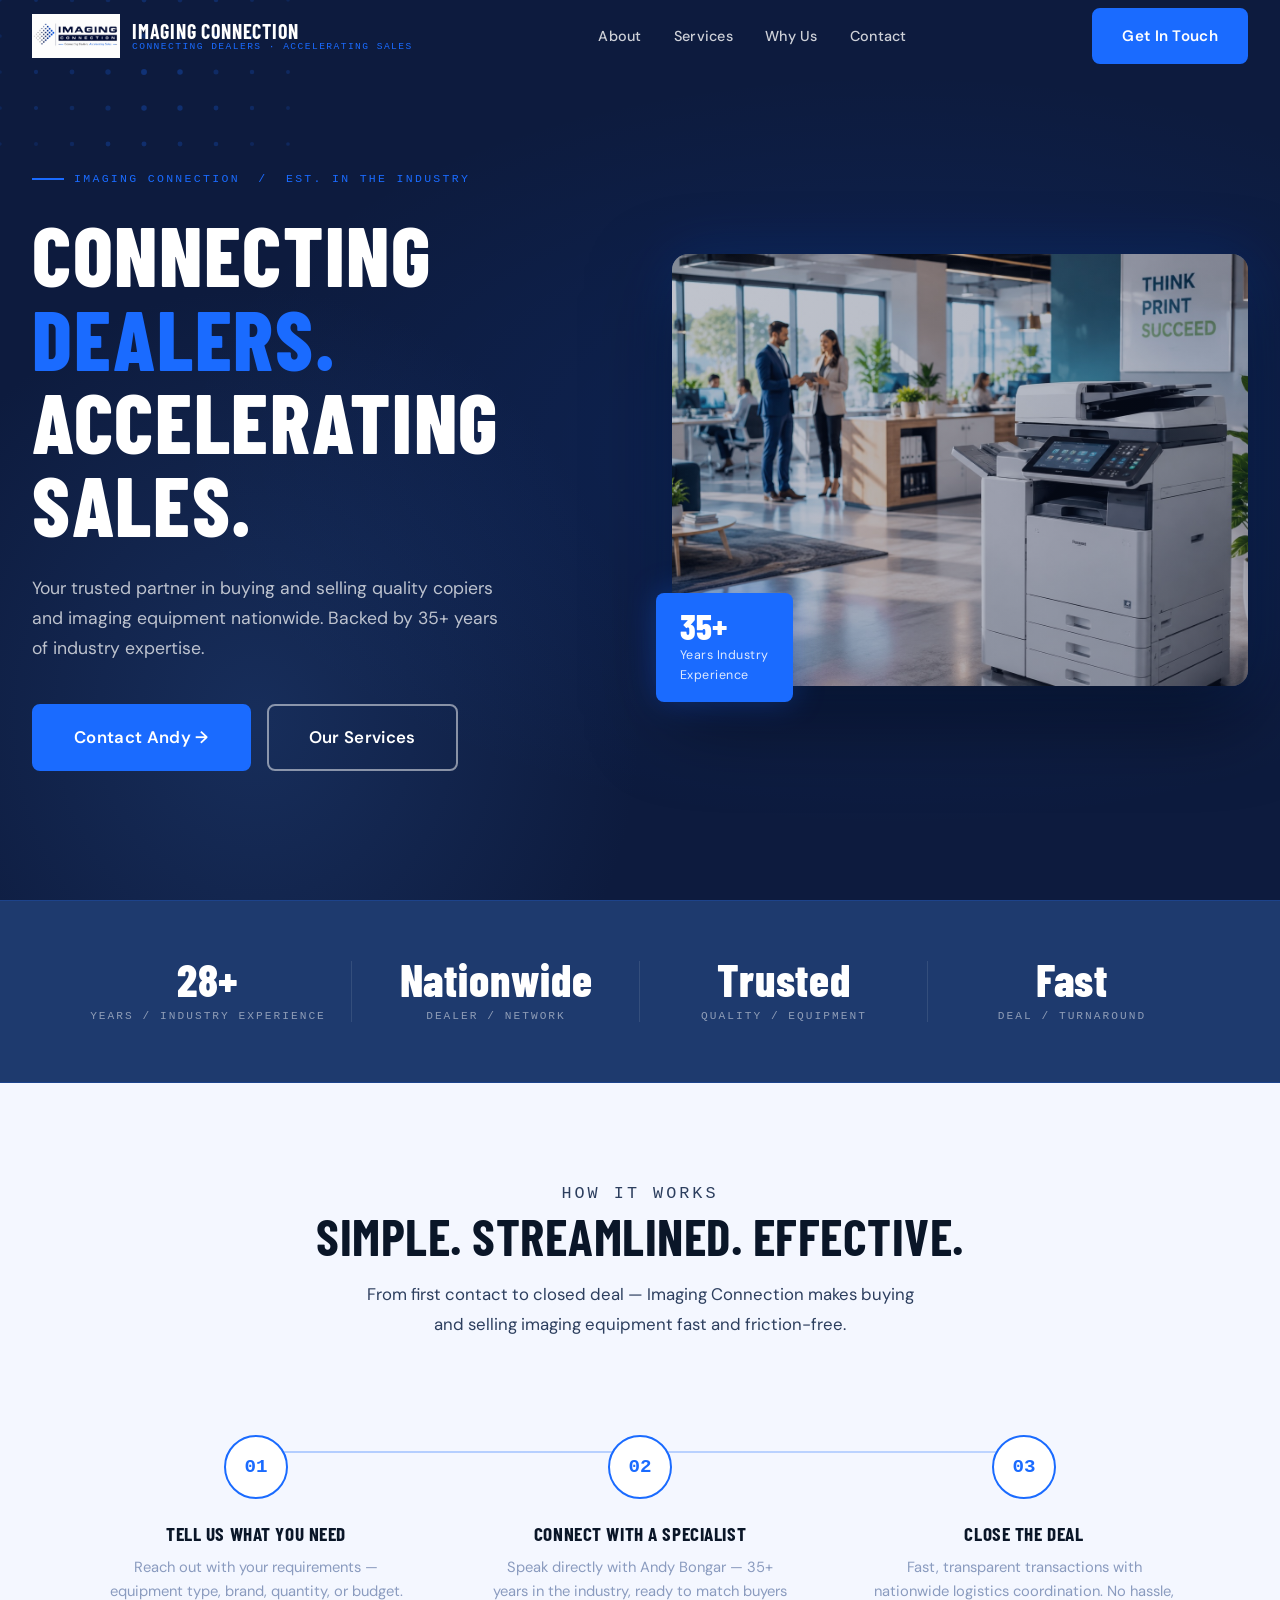
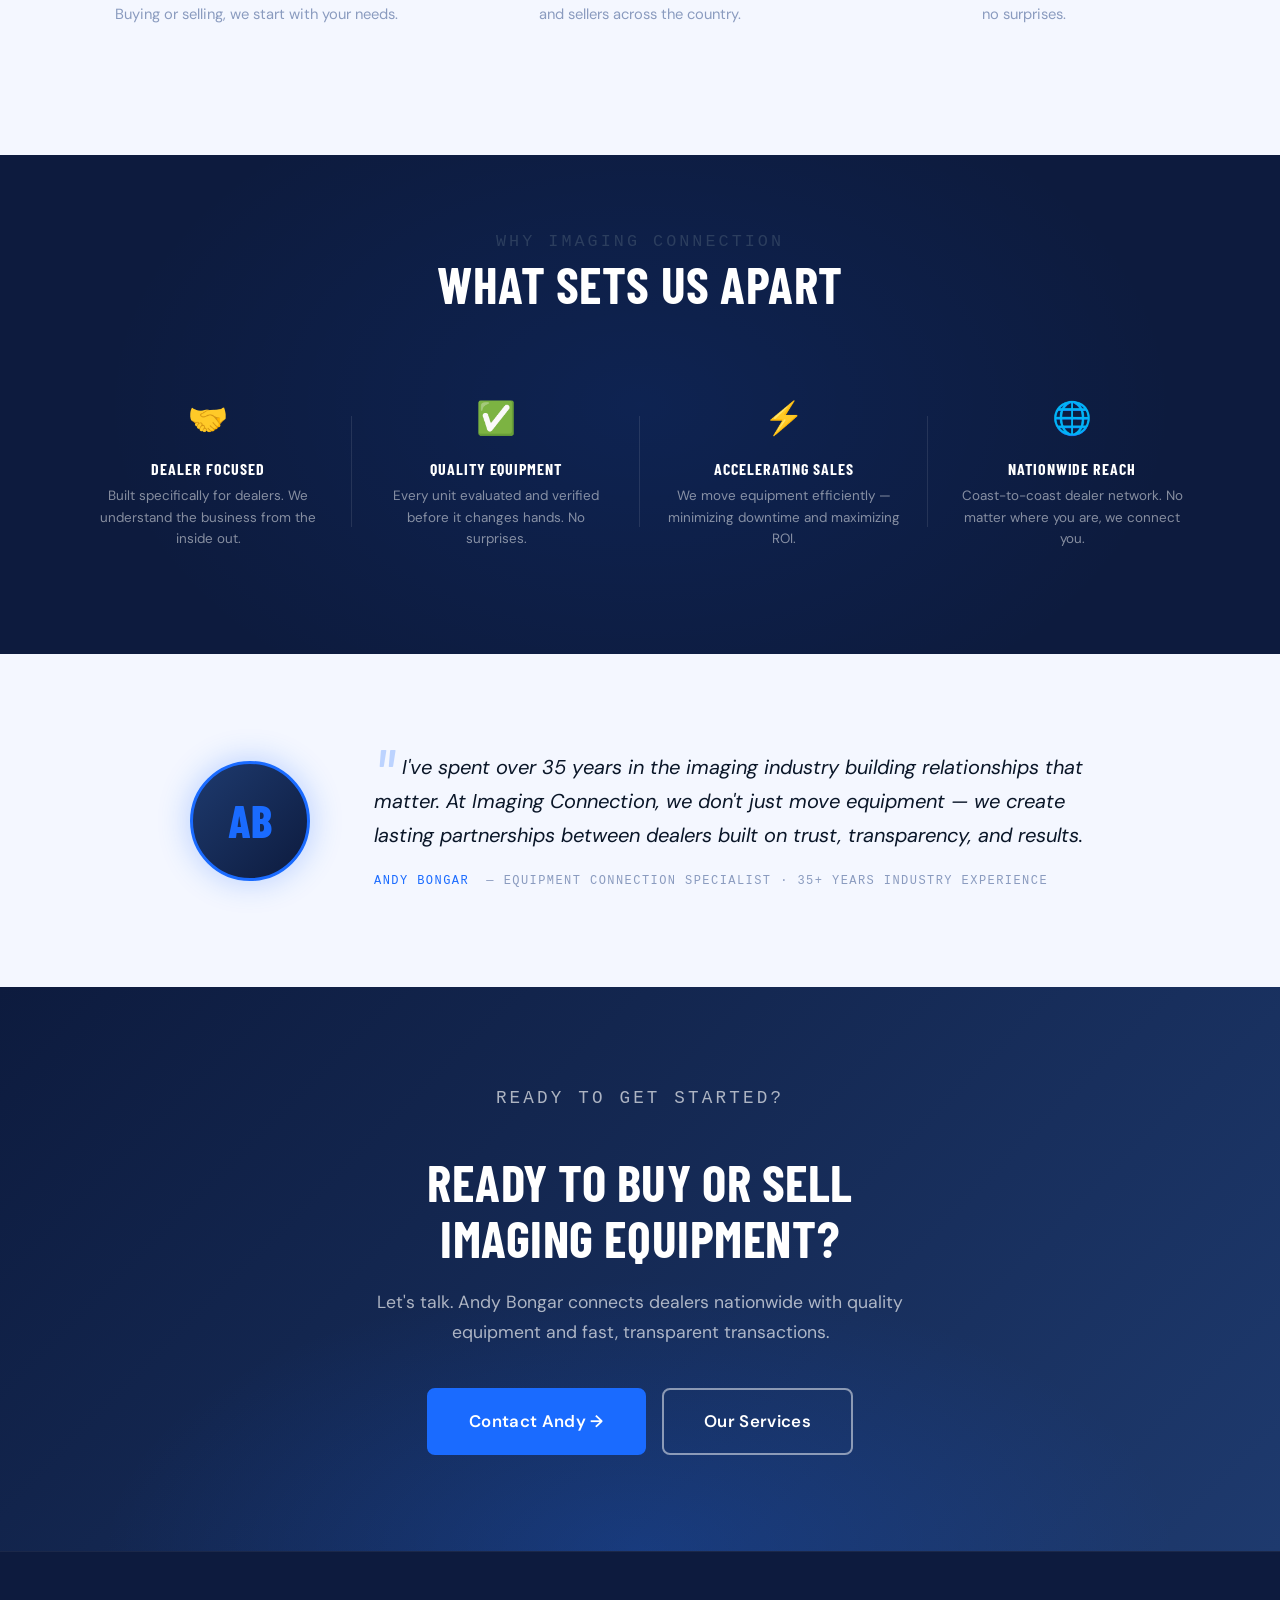
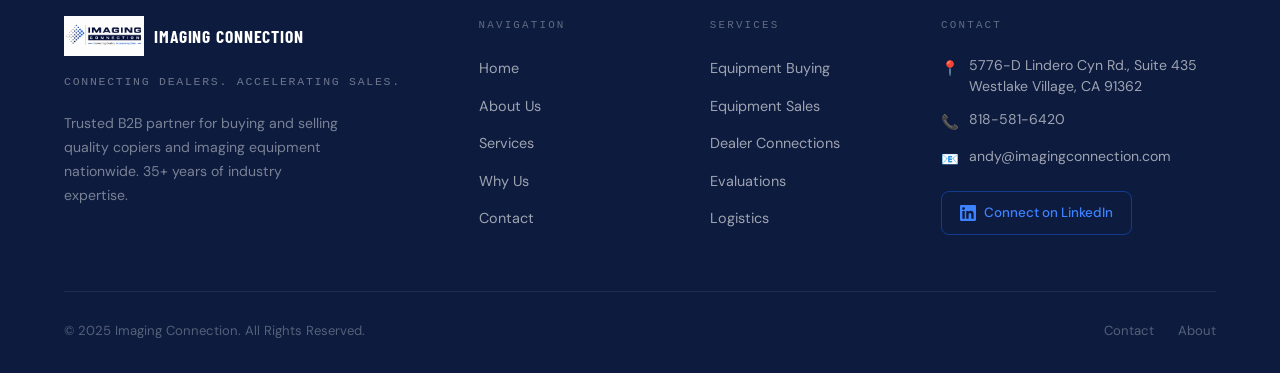
==== index.html @ 0ba2e2ca "first draft" ====
<!DOCTYPE html>
<html lang="en">
<head>
  <meta charset="UTF-8" />
  <meta name="viewport" content="width=device-width, initial-scale=1.0" />
  <title>Imaging Connection — Connecting Dealers. Accelerating Sales.</title>
  <meta name="description" content="Imaging Connection — Connecting Dealers. Accelerating Sales. Buy and sell quality copiers and imaging equipment nationwide." />
  <meta property="og:title" content="Imaging Connection" />
  <meta property="og:description" content="Trusted partner in buying and selling quality copiers and imaging equipment." />
  <meta property="og:image" content="assets/images/og-image.jpg" />
  <meta property="og:type" content="website" />
  <link rel="canonical" href="https://imagingconnection.com/" />
  <link rel="preconnect" href="https://fonts.googleapis.com" />
  <link rel="preconnect" href="https://fonts.gstatic.com" crossorigin />
  <link href="https://fonts.googleapis.com/css2?family=Barlow+Condensed:wght@400;600;700;800&family=DM+Sans:wght@300;400;500;600&display=swap" rel="stylesheet" />
  <link rel="stylesheet" href="assets/css/styles.css" />
</head>
<body>

  <!-- ========== NAVIGATION ========== -->
  <nav class="nav" aria-label="Main navigation">
    <div class="nav__inner">
      <a href="index.html" class="nav__logo">
        <img src="assets/images/logo.png" alt="Imaging Connection logo" onerror="this.style.display='none'" />
        <div class="nav__logo-text">
          Imaging Connection
          <span class="nav__logo-sub">Connecting Dealers · Accelerating Sales</span>
        </div>
      </a>

      <ul class="nav__links" role="list">
        <li><a href="about.html">About</a></li>
        <li><a href="services.html">Services</a></li>
        <li><a href="why-us.html">Why Us</a></li>
        <li><a href="contact.html">Contact</a></li>
      </ul>

      <a href="contact.html" class="btn btn-primary nav__cta">Get In Touch</a>

      <button class="nav__hamburger" aria-label="Toggle menu" aria-expanded="false">
        <span></span><span></span><span></span>
      </button>
    </div>
  </nav>

  <!-- Mobile Nav -->
  <div class="nav__mobile" role="navigation" aria-label="Mobile navigation">
    <a href="about.html">About</a>
    <a href="services.html">Services</a>
    <a href="why-us.html">Why Us</a>
    <a href="contact.html">Contact</a>
    <a href="contact.html" class="btn btn-primary">Get In Touch</a>
  </div>

  <!-- ========== HERO ========== -->
  <section class="hero" aria-label="Hero">
    <div class="hero__bg"></div>
    <canvas id="dotGrid"></canvas>

    <div class="hero__inner">
      <div class="hero__content">
        <p class="hero__eyebrow">Imaging Connection&nbsp;&nbsp;/&nbsp;&nbsp;Est. in the industry</p>

        <h1 class="hero__headline">
          Connecting<br />
          <span>Dealers.</span><br />
          Accelerating<br />
          Sales.
        </h1>

        <p class="hero__sub">
          Your trusted partner in buying and selling quality copiers and imaging equipment nationwide. Backed by 35+ years of industry expertise.
        </p>

        <div class="hero__ctas">
          <a href="contact.html" class="btn btn-primary btn-lg">Contact Andy &rarr;</a>
          <a href="services.html" class="btn btn-outline btn-lg">Our Services</a>
        </div>
      </div>

      <div class="hero__visual">
        <div class="hero__img-wrap">
          <img
            src="assets/images/hero-copier.jpg"
            alt="Professional multifunction copier in a modern office environment"
            loading="eager"
          />
          <div class="hero__img-overlay"></div>
        </div>
        <div class="hero__badge">
          <div class="hero__badge-num">35+</div>
          <div class="hero__badge-text">Years Industry<br>Experience</div>
        </div>
      </div>
    </div>
  </section>

  <!-- ========== STATS BAR ========== -->
  <section class="stats-bar" aria-label="Key statistics">
    <div class="container">
      <div class="stats-bar__grid">
        <div class="stat-item reveal">
          <div class="stat-num" data-target="35" data-suffix="+">35+</div>
          <div class="stat-label">Years / Industry Experience</div>
        </div>
        <div class="stat-item reveal reveal-delay-1">
          <div class="stat-num">Nationwide</div>
          <div class="stat-label">Dealer / Network</div>
        </div>
        <div class="stat-item reveal reveal-delay-2">
          <div class="stat-num">Trusted</div>
          <div class="stat-label">Quality / Equipment</div>
        </div>
        <div class="stat-item reveal reveal-delay-3">
          <div class="stat-num">Fast</div>
          <div class="stat-label">Deal / Turnaround</div>
        </div>
      </div>
    </div>
  </section>

  <!-- ========== HOW IT WORKS ========== -->
  <section class="how-it-works" aria-labelledby="how-heading">
    <div class="container">
      <div class="section-header reveal">
        <p class="label">How It Works</p>
        <h2 id="how-heading">Simple. Streamlined. Effective.</h2>
        <p>From first contact to closed deal — Imaging Connection makes buying and selling imaging equipment fast and friction-free.</p>
      </div>

      <div class="steps-grid">
        <div class="step reveal reveal-delay-1">
          <div class="step__num">01</div>
          <h3>Tell Us What You Need</h3>
          <p>Reach out with your requirements — equipment type, brand, quantity, or budget. Buying or selling, we start with your needs.</p>
        </div>
        <div class="step reveal reveal-delay-2">
          <div class="step__num">02</div>
          <h3>Connect With a Specialist</h3>
          <p>Speak directly with Andy Bongar — 35+ years in the industry, ready to match buyers and sellers across the country.</p>
        </div>
        <div class="step reveal reveal-delay-3">
          <div class="step__num">03</div>
          <h3>Close the Deal</h3>
          <p>Fast, transparent transactions with nationwide logistics coordination. No hassle, no surprises.</p>
        </div>
      </div>
    </div>
  </section>

  <!-- ========== WHY CHOOSE US STRIP ========== -->
  <section class="why-strip" aria-labelledby="why-strip-heading">
    <div class="container">
      <div class="section-header reveal" style="margin-bottom:48px;">
        <p class="label label-dark">Why Imaging Connection</p>
        <h2 id="why-strip-heading" style="color:var(--white);">What Sets Us Apart</h2>
      </div>
      <div class="why-strip__grid">
        <div class="why-item reveal reveal-delay-1">
          <span class="why-item__icon">🤝</span>
          <h4>Dealer Focused</h4>
          <p>Built specifically for dealers. We understand the business from the inside out.</p>
        </div>
        <div class="why-item reveal reveal-delay-2">
          <span class="why-item__icon">✅</span>
          <h4>Quality Equipment</h4>
          <p>Every unit evaluated and verified before it changes hands. No surprises.</p>
        </div>
        <div class="why-item reveal reveal-delay-3">
          <span class="why-item__icon">⚡</span>
          <h4>Accelerating Sales</h4>
          <p>We move equipment efficiently — minimizing downtime and maximizing ROI.</p>
        </div>
        <div class="why-item reveal reveal-delay-4">
          <span class="why-item__icon">🌐</span>
          <h4>Nationwide Reach</h4>
          <p>Coast-to-coast dealer network. No matter where you are, we connect you.</p>
        </div>
      </div>
    </div>
  </section>

  <!-- ========== TESTIMONIAL / TRUST ========== -->
  <section class="trust-section" aria-labelledby="trust-heading">
    <div class="container">
      <div class="trust-inner reveal">
        <div class="trust-avatar">
          <span class="trust-avatar-placeholder">AB</span>
        </div>
        <div class="trust-quote">
          <blockquote>
            I've spent over 35 years in the imaging industry building relationships that matter. At Imaging Connection, we don't just move equipment — we create lasting partnerships between dealers built on trust, transparency, and results.
          </blockquote>
          <div class="trust-attribution">
            Andy Bongar&nbsp;&nbsp;<span>— Equipment Connection Specialist · 35+ Years Industry Experience</span>
          </div>
        </div>
      </div>
    </div>
  </section>

  <!-- ========== FOOTER CTA ========== -->
  <section class="cta-band" aria-labelledby="cta-heading">
    <div class="container">
      <div class="cta-band__content reveal">
        <p class="label label-dark">Ready to get started?</p>
        <h2 id="cta-heading">Ready to Buy or Sell<br>Imaging Equipment?</h2>
        <p>Let's talk. Andy Bongar connects dealers nationwide with quality equipment and fast, transparent transactions.</p>
        <div class="cta-band__btns">
          <a href="contact.html" class="btn btn-primary btn-lg">Contact Andy &rarr;</a>
          <a href="services.html" class="btn btn-outline btn-lg">Our Services</a>
        </div>
      </div>
    </div>
  </section>

  <!-- ========== FOOTER ========== -->
  <footer class="footer" aria-label="Site footer">
    <div class="container">
      <div class="footer__grid">
        <div class="footer__brand">
          <div class="footer__logo">
            <img src="assets/images/logo.png" alt="Imaging Connection" onerror="this.style.display='none'" />
            <span class="footer__logo-text">Imaging Connection</span>
          </div>
          <p class="footer__tagline">Connecting Dealers. Accelerating Sales.</p>
          <p class="footer__about">Trusted B2B partner for buying and selling quality copiers and imaging equipment nationwide. 35+ years of industry expertise.</p>
        </div>

        <div>
          <p class="footer__col-title">Navigation</p>
          <ul class="footer__links">
            <li><a href="index.html">Home</a></li>
            <li><a href="about.html">About Us</a></li>
            <li><a href="services.html">Services</a></li>
            <li><a href="why-us.html">Why Us</a></li>
            <li><a href="contact.html">Contact</a></li>
          </ul>
        </div>

        <div>
          <p class="footer__col-title">Services</p>
          <ul class="footer__links">
            <li><a href="services.html">Equipment Buying</a></li>
            <li><a href="services.html">Equipment Sales</a></li>
            <li><a href="services.html">Dealer Connections</a></li>
            <li><a href="services.html">Evaluations</a></li>
            <li><a href="services.html">Logistics</a></li>
          </ul>
        </div>

        <div>
          <p class="footer__col-title">Contact</p>
          <div class="footer__contact-item">
            <span class="footer__contact-icon">📍</span>
            <span class="footer__contact-text">5776-D Lindero Cyn Rd., Suite 435<br>Westlake Village, CA 91362</span>
          </div>
          <div class="footer__contact-item">
            <span class="footer__contact-icon">📞</span>
            <span class="footer__contact-text"><a href="tel:8185816420">818-581-6420</a></span>
          </div>
          <div class="footer__contact-item">
            <span class="footer__contact-icon">📧</span>
            <span class="footer__contact-text"><a href="mailto:andy@imagingconnection.com">andy@imagingconnection.com</a></span>
          </div>
          <div class="footer__social">
            <a href="https://linkedin.com/in/andy-bongar-018212133" target="_blank" rel="noopener noreferrer" class="footer__linkedin">
              <svg width="16" height="16" viewBox="0 0 24 24" fill="currentColor"><path d="M20.447 20.452h-3.554v-5.569c0-1.328-.027-3.037-1.852-3.037-1.853 0-2.136 1.445-2.136 2.939v5.667H9.351V9h3.414v1.561h.046c.477-.9 1.637-1.85 3.37-1.85 3.601 0 4.267 2.37 4.267 5.455v6.286zM5.337 7.433a2.062 2.062 0 0 1-2.063-2.065 2.064 2.064 0 1 1 2.063 2.065zm1.782 13.019H3.555V9h3.564v11.452zM22.225 0H1.771C.792 0 0 .774 0 1.729v20.542C0 23.227.792 24 1.771 24h20.451C23.2 24 24 23.227 24 22.271V1.729C24 .774 23.2 0 22.222 0h.003z"/></svg>
              Connect on LinkedIn
            </a>
          </div>
        </div>
      </div>

      <div class="footer__bottom">
        <span class="footer__copy">&copy; 2025 Imaging Connection. All Rights Reserved.</span>
        <div class="footer__bottom-links">
          <a href="contact.html">Contact</a>
          <a href="about.html">About</a>
        </div>
      </div>
    </div>
  </footer>

  <script src="assets/js/main.js"></script>
</body>
</html>
---- assets/css/styles.css ----
/* =============================================
   IMAGING CONNECTION — GLOBAL STYLES
   ============================================= */

/* --- Google Fonts Import --- */
@import url('https://fonts.googleapis.com/css2?family=Barlow+Condensed:wght@400;600;700;800&family=DM+Sans:wght@300;400;500;600&display=swap');

/* --- CSS Variables --- */
:root {
  --navy:       #0D1B3E;
  --navy-mid:   #1E3A6E;
  --blue:       #1A6BFF;
  --blue-light: #3D82FF;
  --blue-glow:  rgba(26, 107, 255, 0.35);
  --white:      #FFFFFF;
  --off-white:  #F4F7FF;
  --gray-light: #E8EDF7;
  --gray:       #8A9BBF;
  --text-dark:  #0A1628;
  --text-body:  #2C3E5E;

  --font-display: 'Barlow Condensed', sans-serif;
  --font-body:    'DM Sans', sans-serif;
  --font-mono:    'Courier New', 'Space Mono', monospace;

  --radius:   8px;
  --radius-lg: 16px;
  --shadow-card: 0 4px 24px rgba(13, 27, 62, 0.12);
  --shadow-glow: 0 0 32px rgba(26, 107, 255, 0.3);
  --transition: 0.3s cubic-bezier(0.25, 0.46, 0.45, 0.94);
}

/* --- Reset & Base --- */
*, *::before, *::after {
  box-sizing: border-box;
  margin: 0;
  padding: 0;
}

html {
  scroll-behavior: smooth;
  font-size: 16px;
}

body {
  font-family: var(--font-body);
  color: var(--text-body);
  background: var(--white);
  line-height: 1.6;
  -webkit-font-smoothing: antialiased;
}

img {
  max-width: 100%;
  height: auto;
  display: block;
}

a {
  color: inherit;
  text-decoration: none;
}

ul {
  list-style: none;
}

/* --- Typography --- */
h1, h2, h3, h4 {
  font-family: var(--font-display);
  font-weight: 700;
  line-height: 1.1;
  letter-spacing: 0.01em;
}

h1 { font-size: clamp(2.8rem, 6vw, 5.5rem); }
h2 { font-size: clamp(2rem, 4vw, 3.2rem); }
h3 { font-size: clamp(1.4rem, 2.5vw, 1.9rem); }
h4 { font-size: 1.2rem; }

p { font-size: 1rem; line-height: 1.75; }

.text-upper { text-transform: uppercase; }
.text-blue  { color: var(--blue); }
.text-white { color: var(--white); }
.text-gray  { color: var(--gray); }

/* --- Utility --- */
.container {
  width: 100%;
  max-width: 1200px;
  margin: 0 auto;
  padding: 0 24px;
}

.section-pad {
  padding: 96px 0;
}

.section-pad-sm {
  padding: 64px 0;
}

.label {
  font-family: var(--font-mono);
  font-size: 0.72rem;
  letter-spacing: 0.18em;
  text-transform: uppercase;
  color: var(--blue);
  display: inline-block;
  margin-bottom: 12px;
}

.label-dark {
  color: rgba(255,255,255,0.5);
}

/* --- Buttons --- */
.btn {
  display: inline-flex;
  align-items: center;
  gap: 8px;
  padding: 14px 28px;
  border-radius: var(--radius);
  font-family: var(--font-body);
  font-weight: 600;
  font-size: 0.95rem;
  cursor: pointer;
  transition: var(--transition);
  border: 2px solid transparent;
  letter-spacing: 0.02em;
}

.btn-primary {
  background: var(--blue);
  color: var(--white);
  border-color: var(--blue);
}

.btn-primary:hover {
  background: var(--blue-light);
  border-color: var(--blue-light);
  transform: translateY(-2px);
  box-shadow: var(--shadow-glow);
}

.btn-outline {
  background: transparent;
  color: var(--white);
  border-color: rgba(255,255,255,0.5);
}

.btn-outline:hover {
  border-color: var(--white);
  background: rgba(255,255,255,0.08);
  transform: translateY(-2px);
}

.btn-outline-blue {
  background: transparent;
  color: var(--blue);
  border-color: var(--blue);
}

.btn-outline-blue:hover {
  background: var(--blue);
  color: var(--white);
  transform: translateY(-2px);
  box-shadow: var(--shadow-glow);
}

.btn-lg {
  padding: 18px 40px;
  font-size: 1.05rem;
}

/* =============================================
   NAVIGATION
   ============================================= */
.nav {
  position: fixed;
  top: 0;
  left: 0;
  right: 0;
  z-index: 1000;
  transition: background var(--transition), backdrop-filter var(--transition), box-shadow var(--transition);
  padding: 0;
}

.nav.scrolled {
  background: rgba(13, 27, 62, 0.95);
  backdrop-filter: blur(16px);
  -webkit-backdrop-filter: blur(16px);
  box-shadow: 0 2px 32px rgba(0,0,0,0.25);
}

.nav__inner {
  display: flex;
  align-items: center;
  justify-content: space-between;
  height: 72px;
  padding: 0 32px;
  max-width: 1300px;
  margin: 0 auto;
}

.nav__logo {
  display: flex;
  align-items: center;
  gap: 12px;
  flex-shrink: 0;
}

.nav__logo img {
  height: 44px;
  width: auto;
}

.nav__logo-text {
  font-family: var(--font-display);
  font-size: 1.25rem;
  font-weight: 700;
  color: var(--white);
  letter-spacing: 0.04em;
  text-transform: uppercase;
  line-height: 1.1;
}

.nav__logo-sub {
  display: block;
  font-family: var(--font-mono);
  font-size: 0.6rem;
  letter-spacing: 0.15em;
  color: var(--blue);
  font-weight: 400;
  text-transform: uppercase;
}

.nav__links {
  display: flex;
  align-items: center;
  gap: 4px;
}

.nav__links a {
  font-size: 0.9rem;
  font-weight: 500;
  color: rgba(255,255,255,0.8);
  padding: 8px 14px;
  border-radius: var(--radius);
  transition: color var(--transition), background var(--transition);
  letter-spacing: 0.02em;
}

.nav__links a:hover,
.nav__links a.active {
  color: var(--white);
  background: rgba(255,255,255,0.08);
}

.nav__links a.active {
  color: var(--blue);
  background: rgba(26, 107, 255, 0.12);
}

.nav__cta {
  flex-shrink: 0;
}

/* Hamburger */
.nav__hamburger {
  display: none;
  flex-direction: column;
  gap: 5px;
  cursor: pointer;
  padding: 8px;
  background: none;
  border: none;
}

.nav__hamburger span {
  display: block;
  width: 24px;
  height: 2px;
  background: var(--white);
  border-radius: 2px;
  transition: var(--transition);
}

.nav__hamburger.open span:nth-child(1) {
  transform: translateY(7px) rotate(45deg);
}
.nav__hamburger.open span:nth-child(2) {
  opacity: 0;
}
.nav__hamburger.open span:nth-child(3) {
  transform: translateY(-7px) rotate(-45deg);
}

/* Mobile overlay nav */
.nav__mobile {
  display: none;
  position: fixed;
  inset: 0;
  background: var(--navy);
  z-index: 999;
  flex-direction: column;
  align-items: center;
  justify-content: center;
  gap: 8px;
  padding: 80px 32px 40px;
}

.nav__mobile.open {
  display: flex;
}

.nav__mobile a {
  font-family: var(--font-display);
  font-size: 2rem;
  font-weight: 700;
  text-transform: uppercase;
  color: var(--white);
  letter-spacing: 0.06em;
  padding: 12px 24px;
  border-radius: var(--radius);
  transition: color var(--transition);
  text-align: center;
}

.nav__mobile a:hover,
.nav__mobile a.active {
  color: var(--blue);
}

.nav__mobile .btn {
  margin-top: 24px;
  width: 100%;
  justify-content: center;
  font-size: 1rem;
}

/* =============================================
   HERO
   ============================================= */
.hero {
  position: relative;
  min-height: 100vh;
  background: var(--navy);
  overflow: hidden;
  display: flex;
  align-items: center;
}

.hero__bg {
  position: absolute;
  inset: 0;
  background:
    radial-gradient(ellipse 80% 60% at 70% 50%, rgba(26,107,255,0.12) 0%, transparent 70%),
    radial-gradient(ellipse 50% 80% at 20% 80%, rgba(30,58,110,0.6) 0%, transparent 60%);
  pointer-events: none;
}

/* Dot grid canvas */
#dotGrid {
  position: absolute;
  inset: 0;
  opacity: 0.4;
  pointer-events: none;
}

.hero__inner {
  position: relative;
  z-index: 2;
  display: grid;
  grid-template-columns: 1fr 1fr;
  gap: 64px;
  align-items: center;
  width: 100%;
  max-width: 1300px;
  margin: 0 auto;
  padding: 120px 32px 80px;
}

.hero__content {}

.hero__eyebrow {
  font-family: var(--font-mono);
  font-size: 0.72rem;
  letter-spacing: 0.2em;
  text-transform: uppercase;
  color: var(--blue);
  display: flex;
  align-items: center;
  gap: 10px;
  margin-bottom: 24px;
  opacity: 0;
  transform: translateY(20px);
  animation: fadeUp 0.6s 0.1s forwards;
}

.hero__eyebrow::before {
  content: '';
  display: block;
  width: 32px;
  height: 2px;
  background: var(--blue);
}

.hero__headline {
  font-family: var(--font-display);
  font-size: clamp(3.2rem, 6.5vw, 6rem);
  font-weight: 800;
  text-transform: uppercase;
  color: var(--white);
  line-height: 1;
  letter-spacing: 0.02em;
  margin-bottom: 28px;
  opacity: 0;
  transform: translateY(30px);
  animation: fadeUp 0.7s 0.2s forwards;
}

.hero__headline span {
  color: var(--blue);
}

.hero__sub {
  font-size: 1.1rem;
  color: rgba(255,255,255,0.72);
  line-height: 1.7;
  max-width: 480px;
  margin-bottom: 40px;
  opacity: 0;
  transform: translateY(20px);
  animation: fadeUp 0.7s 0.35s forwards;
}

.hero__ctas {
  display: flex;
  gap: 16px;
  flex-wrap: wrap;
  opacity: 0;
  transform: translateY(20px);
  animation: fadeUp 0.7s 0.5s forwards;
}

.hero__visual {
  position: relative;
  opacity: 0;
  transform: translateX(40px);
  animation: fadeLeft 0.9s 0.4s forwards;
}

.hero__img-wrap {
  position: relative;
  border-radius: var(--radius-lg);
  overflow: hidden;
  aspect-ratio: 4/3;
  background: var(--navy-mid);
  box-shadow: 0 32px 80px rgba(0,0,0,0.5), 0 0 60px rgba(26,107,255,0.2);
}

.hero__img-wrap img {
  width: 100%;
  height: 100%;
  object-fit: cover;
  opacity: 1;
}

.hero__img-overlay {
  position: absolute;
  inset: 0;
  background: linear-gradient(135deg, rgba(13,27,62,0.25) 0%, rgba(13,27,62,0.35) 100%);
}

.hero__img-placeholder {
  width: 100%;
  height: 100%;
  display: flex;
  flex-direction: column;
  align-items: center;
  justify-content: center;
  gap: 16px;
  background: linear-gradient(135deg, #1E3A6E 0%, #0D1B3E 100%);
  color: rgba(255,255,255,0.3);
  font-family: var(--font-mono);
  font-size: 0.8rem;
  letter-spacing: 0.1em;
  text-transform: uppercase;
}

.hero__img-placeholder svg {
  opacity: 0.3;
}

.hero__badge {
  position: absolute;
  bottom: -16px;
  left: -16px;
  background: var(--blue);
  color: var(--white);
  padding: 16px 24px;
  border-radius: var(--radius);
  box-shadow: var(--shadow-glow);
}

.hero__badge-num {
  font-family: var(--font-display);
  font-size: 2.2rem;
  font-weight: 800;
  line-height: 1;
}

.hero__badge-text {
  font-size: 0.78rem;
  opacity: 0.85;
  letter-spacing: 0.04em;
  margin-top: 2px;
}

/* =============================================
   STATS BAR
   ============================================= */
.stats-bar {
  background: var(--navy-mid);
  border-top: 1px solid rgba(26,107,255,0.2);
  border-bottom: 1px solid rgba(26,107,255,0.2);
  padding: 40px 0;
}

.stats-bar__grid {
  display: grid;
  grid-template-columns: repeat(4, 1fr);
  gap: 0;
}

.stat-item {
  text-align: center;
  padding: 16px 24px;
  position: relative;
}

.stat-item:not(:last-child)::after {
  content: '';
  position: absolute;
  right: 0;
  top: 20%;
  height: 60%;
  width: 1px;
  background: rgba(255,255,255,0.1);
}

.stat-num {
  font-family: var(--font-display);
  font-size: clamp(2rem, 3.5vw, 3rem);
  font-weight: 800;
  color: var(--white);
  letter-spacing: 0.02em;
  line-height: 1;
}

.stat-num .accent {
  color: var(--blue);
}

.stat-label {
  font-family: var(--font-mono);
  font-size: 0.7rem;
  letter-spacing: 0.18em;
  text-transform: uppercase;
  color: rgba(255,255,255,0.5);
  margin-top: 6px;
}

/* =============================================
   HOW IT WORKS
   ============================================= */
.how-it-works {
  background: var(--off-white);
  padding: 96px 0;
}

.section-header {
  text-align: center;
  margin-bottom: 64px;
}

.section-header h2 {
  color: var(--text-dark);
  text-transform: uppercase;
  margin-bottom: 16px;
}

.section-header p {
  font-size: 1.05rem;
  color: var(--text-body);
  max-width: 560px;
  margin: 0 auto;
}

.steps-grid {
  display: grid;
  grid-template-columns: repeat(3, 1fr);
  gap: 0;
  position: relative;
  align-items: start;
}

.steps-grid::before {
  content: '';
  position: absolute;
  top: 48px;
  left: calc(16.66% + 24px);
  right: calc(16.66% + 24px);
  height: 2px;
  background: linear-gradient(90deg, var(--blue) 0%, var(--blue-light) 100%);
  opacity: 0.3;
}

.step {
  text-align: center;
  padding: 32px 40px;
  position: relative;
}

.step__num {
  display: inline-flex;
  align-items: center;
  justify-content: center;
  width: 64px;
  height: 64px;
  border-radius: 50%;
  border: 2px solid var(--blue);
  font-family: var(--font-mono);
  font-size: 1.2rem;
  font-weight: 700;
  color: var(--blue);
  margin: 0 auto 24px;
  background: var(--white);
  position: relative;
  z-index: 1;
  transition: var(--transition);
}

.step:hover .step__num {
  background: var(--blue);
  color: var(--white);
  box-shadow: var(--shadow-glow);
}

.step__icon {
  font-size: 1.6rem;
  margin-bottom: 4px;
}

.step h3 {
  font-size: 1.2rem;
  color: var(--text-dark);
  text-transform: uppercase;
  margin-bottom: 12px;
  letter-spacing: 0.03em;
}

.step p {
  font-size: 0.92rem;
  color: var(--gray);
  line-height: 1.6;
}

/* =============================================
   FEATURED EQUIPMENT
   ============================================= */
.featured-equipment {
  background: var(--white);
  padding: 96px 0;
}

.featured-equipment .section-header h2 { color: var(--text-dark); }

.equipment-grid {
  display: grid;
  grid-template-columns: repeat(3, 1fr);
  gap: 28px;
  margin-bottom: 48px;
}

.eq-card {
  border-radius: var(--radius-lg);
  overflow: hidden;
  border: 1px solid var(--gray-light);
  background: var(--white);
  box-shadow: var(--shadow-card);
  transition: var(--transition);
  cursor: pointer;
}

.eq-card:hover {
  transform: translateY(-8px);
  box-shadow: 0 16px 48px rgba(13,27,62,0.15), 0 0 0 2px var(--blue), var(--shadow-glow);
}

.eq-card__img {
  height: 200px;
  background: linear-gradient(135deg, #E8EDF7 0%, #D0D8EE 100%);
  display: flex;
  align-items: center;
  justify-content: center;
  position: relative;
  overflow: hidden;
}

.eq-card__img img {
  width: 100%;
  height: 100%;
  object-fit: cover;
}

.eq-card__img-placeholder {
  display: flex;
  flex-direction: column;
  align-items: center;
  gap: 8px;
  color: var(--gray);
  font-family: var(--font-mono);
  font-size: 0.7rem;
  letter-spacing: 0.1em;
  text-transform: uppercase;
}

.eq-card__badge {
  position: absolute;
  top: 12px;
  right: 12px;
  padding: 4px 12px;
  border-radius: 20px;
  font-family: var(--font-mono);
  font-size: 0.65rem;
  font-weight: 600;
  letter-spacing: 0.1em;
  text-transform: uppercase;
}

.badge-refurb   { background: rgba(26,107,255,0.12); color: var(--blue); }
.badge-likenew  { background: rgba(16,185,129,0.12); color: #059669; }
.badge-used     { background: rgba(245,158,11,0.12);  color: #D97706; }

.eq-card__body {
  padding: 24px;
}

.eq-card__brand {
  font-family: var(--font-mono);
  font-size: 0.68rem;
  letter-spacing: 0.15em;
  text-transform: uppercase;
  color: var(--blue);
  margin-bottom: 6px;
}

.eq-card__name {
  font-family: var(--font-display);
  font-size: 1.25rem;
  font-weight: 700;
  color: var(--text-dark);
  text-transform: uppercase;
  margin-bottom: 8px;
}

.eq-card__desc {
  font-size: 0.88rem;
  color: var(--gray);
  line-height: 1.6;
  margin-bottom: 20px;
}

/* =============================================
   WHY CHOOSE US STRIP
   ============================================= */
.why-strip {
  background: var(--navy);
  padding: 72px 0;
  position: relative;
  overflow: hidden;
}

.why-strip::before {
  content: '';
  position: absolute;
  inset: 0;
  background: radial-gradient(ellipse 60% 100% at 50% 50%, rgba(26,107,255,0.1) 0%, transparent 70%);
  pointer-events: none;
}

.why-strip__grid {
  display: grid;
  grid-template-columns: repeat(4, 1fr);
  gap: 0;
}

.why-item {
  text-align: center;
  padding: 32px 24px;
  position: relative;
  transition: var(--transition);
}

.why-item:not(:last-child)::after {
  content: '';
  position: absolute;
  right: 0;
  top: 25%;
  height: 50%;
  width: 1px;
  background: rgba(255,255,255,0.1);
}

.why-item:hover {
  background: rgba(26,107,255,0.06);
}

.why-item__icon {
  font-size: 2rem;
  margin-bottom: 16px;
  display: block;
}

.why-item h4 {
  font-family: var(--font-display);
  font-size: 1rem;
  font-weight: 700;
  color: var(--white);
  text-transform: uppercase;
  letter-spacing: 0.06em;
  margin-bottom: 8px;
}

.why-item p {
  font-size: 0.84rem;
  color: rgba(255,255,255,0.5);
  line-height: 1.6;
}

/* =============================================
   TESTIMONIAL / TRUST
   ============================================= */
.trust-section {
  background: var(--off-white);
  padding: 96px 0;
}

.trust-inner {
  display: grid;
  grid-template-columns: auto 1fr;
  gap: 64px;
  align-items: center;
  max-width: 900px;
  margin: 0 auto;
}

.trust-avatar {
  width: 120px;
  height: 120px;
  border-radius: 50%;
  border: 3px solid var(--blue);
  background: linear-gradient(135deg, #1E3A6E 0%, #0D1B3E 100%);
  display: flex;
  align-items: center;
  justify-content: center;
  flex-shrink: 0;
  overflow: hidden;
  box-shadow: var(--shadow-glow);
}

.trust-avatar img {
  width: 100%;
  height: 100%;
  object-fit: cover;
  border-radius: 50%;
}

.trust-avatar-placeholder {
  font-family: var(--font-display);
  font-size: 2.8rem;
  font-weight: 800;
  color: var(--blue);
}

.trust-quote blockquote {
  font-size: 1.25rem;
  font-style: italic;
  color: var(--text-dark);
  line-height: 1.7;
  margin-bottom: 20px;
  position: relative;
}

.trust-quote blockquote::before {
  content: '"';
  font-family: var(--font-display);
  font-size: 5rem;
  color: var(--blue);
  opacity: 0.25;
  line-height: 0;
  vertical-align: -32px;
  margin-right: 4px;
}

.trust-attribution {
  font-family: var(--font-mono);
  font-size: 0.75rem;
  letter-spacing: 0.12em;
  text-transform: uppercase;
  color: var(--blue);
}

.trust-attribution span {
  color: var(--gray);
  font-weight: 400;
}

/* =============================================
   FOOTER CTA BAND
   ============================================= */
.cta-band {
  background: linear-gradient(135deg, #0D1B3E 0%, #1E3A6E 100%);
  padding: 96px 0;
  text-align: center;
  position: relative;
  overflow: hidden;
}

.cta-band::before {
  content: '';
  position: absolute;
  inset: 0;
  background: radial-gradient(ellipse 70% 80% at 50% 100%, rgba(26,107,255,0.2) 0%, transparent 60%);
  pointer-events: none;
}

.cta-band__content {
  position: relative;
  z-index: 1;
}

.cta-band h2 {
  color: var(--white);
  text-transform: uppercase;
  margin-bottom: 20px;
}

.cta-band p {
  color: rgba(255,255,255,0.65);
  font-size: 1.1rem;
  max-width: 560px;
  margin: 0 auto 40px;
}

.cta-band__btns {
  display: flex;
  gap: 16px;
  justify-content: center;
  flex-wrap: wrap;
}

/* =============================================
   FOOTER
   ============================================= */
.footer {
  background: var(--navy);
  padding: 64px 0 32px;
  border-top: 1px solid rgba(255,255,255,0.06);
}

.footer__grid {
  display: grid;
  grid-template-columns: 2fr 1fr 1fr 1.5fr;
  gap: 48px;
  margin-bottom: 56px;
}

.footer__brand {}

.footer__logo {
  display: flex;
  align-items: center;
  gap: 10px;
  margin-bottom: 16px;
}

.footer__logo img {
  height: 40px;
  width: auto;
}

.footer__logo-text {
  font-family: var(--font-display);
  font-size: 1.1rem;
  font-weight: 700;
  color: var(--white);
  text-transform: uppercase;
  letter-spacing: 0.05em;
}

.footer__tagline {
  font-family: var(--font-mono);
  font-size: 0.72rem;
  letter-spacing: 0.15em;
  text-transform: uppercase;
  color: rgba(255,255,255,0.4);
  margin-bottom: 20px;
}

.footer__about {
  font-size: 0.88rem;
  color: rgba(255,255,255,0.45);
  line-height: 1.7;
  max-width: 280px;
}

.footer__col-title {
  font-family: var(--font-mono);
  font-size: 0.68rem;
  letter-spacing: 0.2em;
  text-transform: uppercase;
  color: rgba(255,255,255,0.35);
  margin-bottom: 20px;
}

.footer__links {
  display: flex;
  flex-direction: column;
  gap: 12px;
}

.footer__links a {
  font-size: 0.9rem;
  color: rgba(255,255,255,0.6);
  transition: color var(--transition);
}

.footer__links a:hover {
  color: var(--white);
}

.footer__contact-item {
  display: flex;
  gap: 10px;
  align-items: flex-start;
  margin-bottom: 12px;
}

.footer__contact-icon {
  font-size: 0.9rem;
  margin-top: 2px;
  flex-shrink: 0;
}

.footer__contact-text {
  font-size: 0.88rem;
  color: rgba(255,255,255,0.6);
  line-height: 1.5;
}

.footer__contact-text a {
  transition: color var(--transition);
}

.footer__contact-text a:hover {
  color: var(--white);
}

.footer__social {
  margin-top: 20px;
}

.footer__linkedin {
  display: inline-flex;
  align-items: center;
  gap: 8px;
  padding: 10px 18px;
  border-radius: var(--radius);
  border: 1px solid rgba(26,107,255,0.4);
  color: var(--blue-light);
  font-size: 0.84rem;
  font-weight: 500;
  transition: var(--transition);
}

.footer__linkedin:hover {
  border-color: var(--blue);
  background: rgba(26,107,255,0.1);
  color: var(--white);
}

.footer__bottom {
  border-top: 1px solid rgba(255,255,255,0.08);
  padding-top: 28px;
  display: flex;
  align-items: center;
  justify-content: space-between;
}

.footer__copy {
  font-size: 0.82rem;
  color: rgba(255,255,255,0.3);
}

.footer__bottom-links {
  display: flex;
  gap: 24px;
}

.footer__bottom-links a {
  font-size: 0.82rem;
  color: rgba(255,255,255,0.3);
  transition: color var(--transition);
}

.footer__bottom-links a:hover {
  color: rgba(255,255,255,0.6);
}

/* =============================================
   PAGE HERO (interior pages)
   ============================================= */
.page-hero {
  background: var(--navy);
  padding: 160px 0 96px;
  position: relative;
  overflow: hidden;
}

.page-hero::before {
  content: '';
  position: absolute;
  inset: 0;
  background:
    radial-gradient(ellipse 60% 80% at 80% 50%, rgba(26,107,255,0.1) 0%, transparent 60%),
    radial-gradient(ellipse 40% 60% at 10% 80%, rgba(30,58,110,0.5) 0%, transparent 50%);
  pointer-events: none;
}

.page-hero__content {
  position: relative;
  z-index: 1;
  max-width: 720px;
}

.page-hero h1 {
  color: var(--white);
  text-transform: uppercase;
  margin-bottom: 20px;
}

.page-hero p {
  font-size: 1.15rem;
  color: rgba(255,255,255,0.65);
  line-height: 1.7;
  max-width: 580px;
}

/* =============================================
   ABOUT PAGE
   ============================================= */
.about-split {
  padding: 96px 0;
  background: var(--white);
}

.about-split__inner {
  display: grid;
  grid-template-columns: 1fr 1fr;
  gap: 80px;
  align-items: center;
}

.about-split__visual {
  position: relative;
}

.about-split__img {
  border-radius: var(--radius-lg);
  overflow: hidden;
  aspect-ratio: 3/4;
  background: linear-gradient(135deg, #1E3A6E 0%, #0D1B3E 100%);
  display: flex;
  align-items: center;
  justify-content: center;
  box-shadow: 0 32px 80px rgba(13,27,62,0.2);
}

.about-split__img img {
  width: 100%;
  height: 100%;
  object-fit: cover;
}

.about-years-badge {
  position: absolute;
  bottom: -20px;
  right: -20px;
  width: 120px;
  height: 120px;
  border-radius: 50%;
  background: var(--blue);
  display: flex;
  flex-direction: column;
  align-items: center;
  justify-content: center;
  box-shadow: var(--shadow-glow);
  color: var(--white);
  text-align: center;
}

.about-years-badge .num {
  font-family: var(--font-display);
  font-size: 2.2rem;
  font-weight: 800;
  line-height: 1;
}

.about-years-badge .text {
  font-family: var(--font-mono);
  font-size: 0.58rem;
  letter-spacing: 0.1em;
  text-transform: uppercase;
  opacity: 0.85;
  margin-top: 2px;
}

.about-split__content h2 {
  color: var(--text-dark);
  text-transform: uppercase;
  margin-bottom: 24px;
}

.about-split__content p {
  color: var(--text-body);
  margin-bottom: 20px;
}

.about-values {
  background: var(--off-white);
  padding: 96px 0;
}

.values-grid {
  display: grid;
  grid-template-columns: repeat(3, 1fr);
  gap: 28px;
  margin-top: 56px;
}

.value-card {
  background: var(--white);
  border-radius: var(--radius-lg);
  padding: 36px 28px;
  border: 1px solid var(--gray-light);
  box-shadow: var(--shadow-card);
  transition: var(--transition);
}

.value-card:hover {
  transform: translateY(-6px);
  box-shadow: 0 16px 48px rgba(13,27,62,0.12), 0 0 0 1px var(--blue);
}

.value-card__icon {
  font-size: 2rem;
  margin-bottom: 20px;
  display: block;
}

.value-card h3 {
  font-size: 1.1rem;
  color: var(--text-dark);
  text-transform: uppercase;
  margin-bottom: 12px;
}

.value-card p {
  font-size: 0.9rem;
  color: var(--gray);
  line-height: 1.65;
}

/* =============================================
   EQUIPMENT PAGE
   ============================================= */
.filter-bar {
  background: var(--white);
  border-bottom: 1px solid var(--gray-light);
  padding: 0;
  position: sticky;
  top: 72px;
  z-index: 100;
}

.filter-bar__inner {
  display: flex;
  gap: 4px;
  padding: 16px 0;
  overflow-x: auto;
  -webkit-overflow-scrolling: touch;
}

.filter-btn {
  display: inline-flex;
  align-items: center;
  gap: 6px;
  padding: 8px 18px;
  border-radius: 24px;
  border: 1.5px solid var(--gray-light);
  background: transparent;
  font-family: var(--font-body);
  font-size: 0.88rem;
  font-weight: 500;
  color: var(--text-body);
  cursor: pointer;
  transition: var(--transition);
  white-space: nowrap;
}

.filter-btn:hover,
.filter-btn.active {
  background: var(--blue);
  border-color: var(--blue);
  color: var(--white);
}

.equipment-section {
  padding: 72px 0 96px;
  background: var(--off-white);
}

.equipment-full-grid {
  display: grid;
  grid-template-columns: repeat(3, 1fr);
  gap: 28px;
}

.eq-card[data-hidden="true"] {
  display: none;
}

/* =============================================
   SERVICES PAGE
   ============================================= */
.services-list {
  padding: 96px 0;
  background: var(--white);
}

.service-block {
  display: grid;
  grid-template-columns: 1fr 1fr;
  gap: 80px;
  align-items: center;
  padding: 64px 0;
  border-bottom: 1px solid var(--gray-light);
}

.service-block:last-child {
  border-bottom: none;
}

.service-block.reverse {
  direction: rtl;
}

.service-block.reverse > * {
  direction: ltr;
}

.service-visual {
  border-radius: var(--radius-lg);
  aspect-ratio: 4/3;
  background: linear-gradient(135deg, #E8EDF7 0%, #D0D8EE 100%);
  display: flex;
  align-items: center;
  justify-content: center;
  overflow: hidden;
}

.service-visual img {
  width: 100%;
  height: 100%;
  object-fit: cover;
  display: block;
}

.service-visual-inner {
  display: flex;
  flex-direction: column;
  align-items: center;
  gap: 12px;
  color: var(--blue);
}

.service-visual-inner .icon {
  font-size: 4rem;
}

.service-visual-inner span {
  font-family: var(--font-mono);
  font-size: 0.7rem;
  letter-spacing: 0.15em;
  text-transform: uppercase;
  color: var(--gray);
}

.service-content h3 {
  color: var(--text-dark);
  text-transform: uppercase;
  margin-bottom: 20px;
  font-size: 1.6rem;
}

.service-content p {
  color: var(--text-body);
  margin-bottom: 16px;
  line-height: 1.75;
}

.service-content ul {
  margin: 20px 0;
  display: flex;
  flex-direction: column;
  gap: 10px;
}

.service-content ul li {
  display: flex;
  align-items: center;
  gap: 10px;
  font-size: 0.92rem;
  color: var(--text-body);
}

.service-content ul li::before {
  content: '';
  display: inline-block;
  width: 6px;
  height: 6px;
  border-radius: 50%;
  background: var(--blue);
  flex-shrink: 0;
}

/* =============================================
   WHY US PAGE
   ============================================= */
.why-hero-graphic {
  background: var(--navy);
  padding: 80px 0;
  position: relative;
  overflow: hidden;
}

.differentiators {
  padding: 96px 0;
  background: var(--white);
}

.diff-grid {
  display: grid;
  grid-template-columns: 1fr 1fr;
  gap: 32px;
}

.diff-card {
  background: var(--off-white);
  border-radius: var(--radius-lg);
  padding: 40px 36px;
  border: 1px solid var(--gray-light);
  transition: var(--transition);
  display: flex;
  gap: 24px;
  align-items: flex-start;
}

.diff-card:hover {
  transform: translateY(-6px);
  box-shadow: 0 16px 48px rgba(13,27,62,0.1), 0 0 0 1px var(--blue);
  background: var(--white);
}

.diff-card__icon {
  width: 56px;
  height: 56px;
  border-radius: 12px;
  background: rgba(26,107,255,0.1);
  display: flex;
  align-items: center;
  justify-content: center;
  font-size: 1.6rem;
  flex-shrink: 0;
}

.diff-card__body h3 {
  font-size: 1.15rem;
  color: var(--text-dark);
  text-transform: uppercase;
  margin-bottom: 12px;
  letter-spacing: 0.03em;
}

.diff-card__body p {
  font-size: 0.92rem;
  color: var(--gray);
  line-height: 1.7;
}

/* =============================================
   CONTACT PAGE
   ============================================= */
.contact-section {
  padding: 96px 0;
  background: var(--white);
}

.contact-grid {
  display: grid;
  grid-template-columns: 1fr 1.4fr;
  gap: 64px;
  align-items: start;
}

.contact-info h3 {
  font-size: 1.5rem;
  color: var(--text-dark);
  text-transform: uppercase;
  margin-bottom: 8px;
}

.contact-info__sub {
  font-size: 0.9rem;
  color: var(--gray);
  margin-bottom: 36px;
}

.contact-detail {
  display: flex;
  gap: 16px;
  align-items: flex-start;
  margin-bottom: 28px;
}

.contact-detail__icon {
  width: 44px;
  height: 44px;
  border-radius: 10px;
  background: rgba(26,107,255,0.1);
  display: flex;
  align-items: center;
  justify-content: center;
  font-size: 1.1rem;
  flex-shrink: 0;
}

.contact-detail__text {
  padding-top: 2px;
}

.contact-detail__label {
  font-family: var(--font-mono);
  font-size: 0.65rem;
  letter-spacing: 0.15em;
  text-transform: uppercase;
  color: var(--blue);
  margin-bottom: 4px;
}

.contact-detail__value {
  font-size: 0.95rem;
  color: var(--text-dark);
  font-weight: 500;
}

.contact-detail__value a {
  transition: color var(--transition);
}

.contact-detail__value a:hover {
  color: var(--blue);
}

.contact-linkedin {
  display: inline-flex;
  align-items: center;
  gap: 8px;
  padding: 12px 22px;
  border-radius: var(--radius);
  background: #0A66C2;
  color: var(--white);
  font-size: 0.9rem;
  font-weight: 600;
  transition: var(--transition);
  margin-top: 8px;
}

.contact-linkedin:hover {
  background: #0856A4;
  transform: translateY(-2px);
  box-shadow: 0 8px 24px rgba(10,102,194,0.3);
}

/* Contact Form */
.contact-form-wrap {
  background: var(--off-white);
  border-radius: var(--radius-lg);
  padding: 48px 40px;
  border: 1px solid var(--gray-light);
}

.contact-form-wrap h3 {
  font-size: 1.5rem;
  color: var(--text-dark);
  text-transform: uppercase;
  margin-bottom: 8px;
}

.contact-form-wrap .sub {
  font-size: 0.9rem;
  color: var(--gray);
  margin-bottom: 32px;
}

.form-row {
  display: grid;
  grid-template-columns: 1fr 1fr;
  gap: 16px;
}

.form-group {
  margin-bottom: 20px;
}

.form-group label {
  display: block;
  font-family: var(--font-mono);
  font-size: 0.68rem;
  letter-spacing: 0.14em;
  text-transform: uppercase;
  color: var(--text-body);
  margin-bottom: 8px;
  font-weight: 600;
}

.form-group input,
.form-group select,
.form-group textarea {
  width: 100%;
  padding: 12px 16px;
  border-radius: var(--radius);
  border: 1.5px solid var(--gray-light);
  background: var(--white);
  font-family: var(--font-body);
  font-size: 0.95rem;
  color: var(--text-dark);
  transition: border-color var(--transition), box-shadow var(--transition);
  outline: none;
  -webkit-appearance: none;
  appearance: none;
}

.form-group input:focus,
.form-group select:focus,
.form-group textarea:focus {
  border-color: var(--blue);
  box-shadow: 0 0 0 3px rgba(26,107,255,0.12);
}

.form-group textarea {
  resize: vertical;
  min-height: 120px;
}

.form-group select {
  background-image: url("data:image/svg+xml,%3Csvg xmlns='http://www.w3.org/2000/svg' width='12' height='8' viewBox='0 0 12 8'%3E%3Cpath d='M1 1l5 5 5-5' stroke='%238A9BBF' stroke-width='1.5' fill='none' stroke-linecap='round'/%3E%3C/svg%3E");
  background-repeat: no-repeat;
  background-position: right 16px center;
  padding-right: 40px;
}

.form-submit {
  width: 100%;
  justify-content: center;
  padding: 16px;
  font-size: 1rem;
  letter-spacing: 0.03em;
}

/* Map */
.map-section {
  background: var(--off-white);
  padding: 0;
}

.map-section iframe {
  width: 100%;
  height: 420px;
  display: block;
  border: none;
  filter: grayscale(20%);
}

/* =============================================
   SCROLL REVEAL ANIMATIONS
   ============================================= */
.reveal {
  opacity: 0;
  transform: translateY(32px);
  transition: opacity 0.7s ease, transform 0.7s ease;
}

.reveal.visible {
  opacity: 1;
  transform: translateY(0);
}

.reveal-left {
  opacity: 0;
  transform: translateX(-32px);
  transition: opacity 0.7s ease, transform 0.7s ease;
}

.reveal-left.visible {
  opacity: 1;
  transform: translateX(0);
}

.reveal-right {
  opacity: 0;
  transform: translateX(32px);
  transition: opacity 0.7s ease, transform 0.7s ease;
}

.reveal-right.visible {
  opacity: 1;
  transform: translateX(0);
}

.reveal-delay-1 { transition-delay: 0.1s; }
.reveal-delay-2 { transition-delay: 0.2s; }
.reveal-delay-3 { transition-delay: 0.3s; }
.reveal-delay-4 { transition-delay: 0.4s; }
.reveal-delay-5 { transition-delay: 0.5s; }

/* Accessibility */
.visually-hidden {
  position: absolute;
  width: 1px;
  height: 1px;
  padding: 0;
  margin: -1px;
  overflow: hidden;
  clip: rect(0,0,0,0);
  white-space: nowrap;
  border: 0;
}

/* =============================================
   KEYFRAME ANIMATIONS
   ============================================= */
@keyframes fadeUp {
  to {
    opacity: 1;
    transform: translateY(0);
  }
}

@keyframes fadeLeft {
  to {
    opacity: 1;
    transform: translateX(0);
  }
}

@keyframes countUp {
  from { opacity: 0; }
  to   { opacity: 1; }
}

/* =============================================
   RESPONSIVE — TABLET (max-width: 1024px)
   ============================================= */
@media (max-width: 1024px) {
  .hero__inner {
    grid-template-columns: 1fr;
    text-align: center;
    gap: 48px;
  }

  .hero__sub { margin-left: auto; margin-right: auto; }
  .hero__ctas { justify-content: center; }
  .hero__eyebrow { justify-content: center; }
  .hero__visual { max-width: 540px; margin: 0 auto; }

  .stats-bar__grid {
    grid-template-columns: repeat(2, 1fr);
  }

  .stat-item:nth-child(2)::after { display: none; }

  .equipment-grid,
  .equipment-full-grid {
    grid-template-columns: repeat(2, 1fr);
  }

  .footer__grid {
    grid-template-columns: 1fr 1fr;
    gap: 40px;
  }

  .why-strip__grid {
    grid-template-columns: repeat(2, 1fr);
  }

  .why-item:nth-child(2)::after { display: none; }

  .diff-grid {
    grid-template-columns: 1fr;
  }

  .about-split__inner {
    grid-template-columns: 1fr;
    gap: 48px;
  }

  .about-split__img {
    aspect-ratio: 4/3;
    max-width: 500px;
    margin: 0 auto;
  }

  .service-block {
    grid-template-columns: 1fr;
    gap: 40px;
  }

  .service-block.reverse {
    direction: ltr;
  }

  .contact-grid {
    grid-template-columns: 1fr;
  }

  .trust-inner {
    grid-template-columns: 1fr;
    text-align: center;
    gap: 32px;
  }

  .trust-avatar {
    margin: 0 auto;
  }
}

/* =============================================
   RESPONSIVE — MOBILE (max-width: 768px)
   ============================================= */
@media (max-width: 768px) {
  .nav__links,
  .nav__cta {
    display: none;
  }

  .nav__hamburger {
    display: flex;
  }

  .section-pad,
  .section-pad-sm {
    padding: 64px 0;
  }

  .hero__badge {
    display: none;
  }

  .steps-grid {
    grid-template-columns: 1fr;
    gap: 8px;
  }

  .steps-grid::before { display: none; }

  .equipment-grid,
  .equipment-full-grid {
    grid-template-columns: 1fr;
  }

  .why-strip__grid {
    grid-template-columns: 1fr 1fr;
  }

  .values-grid {
    grid-template-columns: 1fr;
  }

  .footer__grid {
    grid-template-columns: 1fr;
    gap: 32px;
  }

  .footer__bottom {
    flex-direction: column;
    gap: 12px;
    text-align: center;
  }

  .stats-bar__grid {
    grid-template-columns: repeat(2, 1fr);
  }

  .form-row {
    grid-template-columns: 1fr;
  }

  .contact-form-wrap {
    padding: 32px 24px;
  }

  .cta-band__btns {
    flex-direction: column;
    align-items: center;
  }

  .page-hero {
    padding: 120px 0 64px;
  }

  .diff-grid {
    grid-template-columns: 1fr;
  }
}

@media (max-width: 480px) {
  .nav__inner {
    padding: 0 20px;
  }

  .hero__ctas {
    flex-direction: column;
  }

  .btn {
    width: 100%;
    justify-content: center;
  }

  .stats-bar__grid {
    grid-template-columns: 1fr 1fr;
  }
}
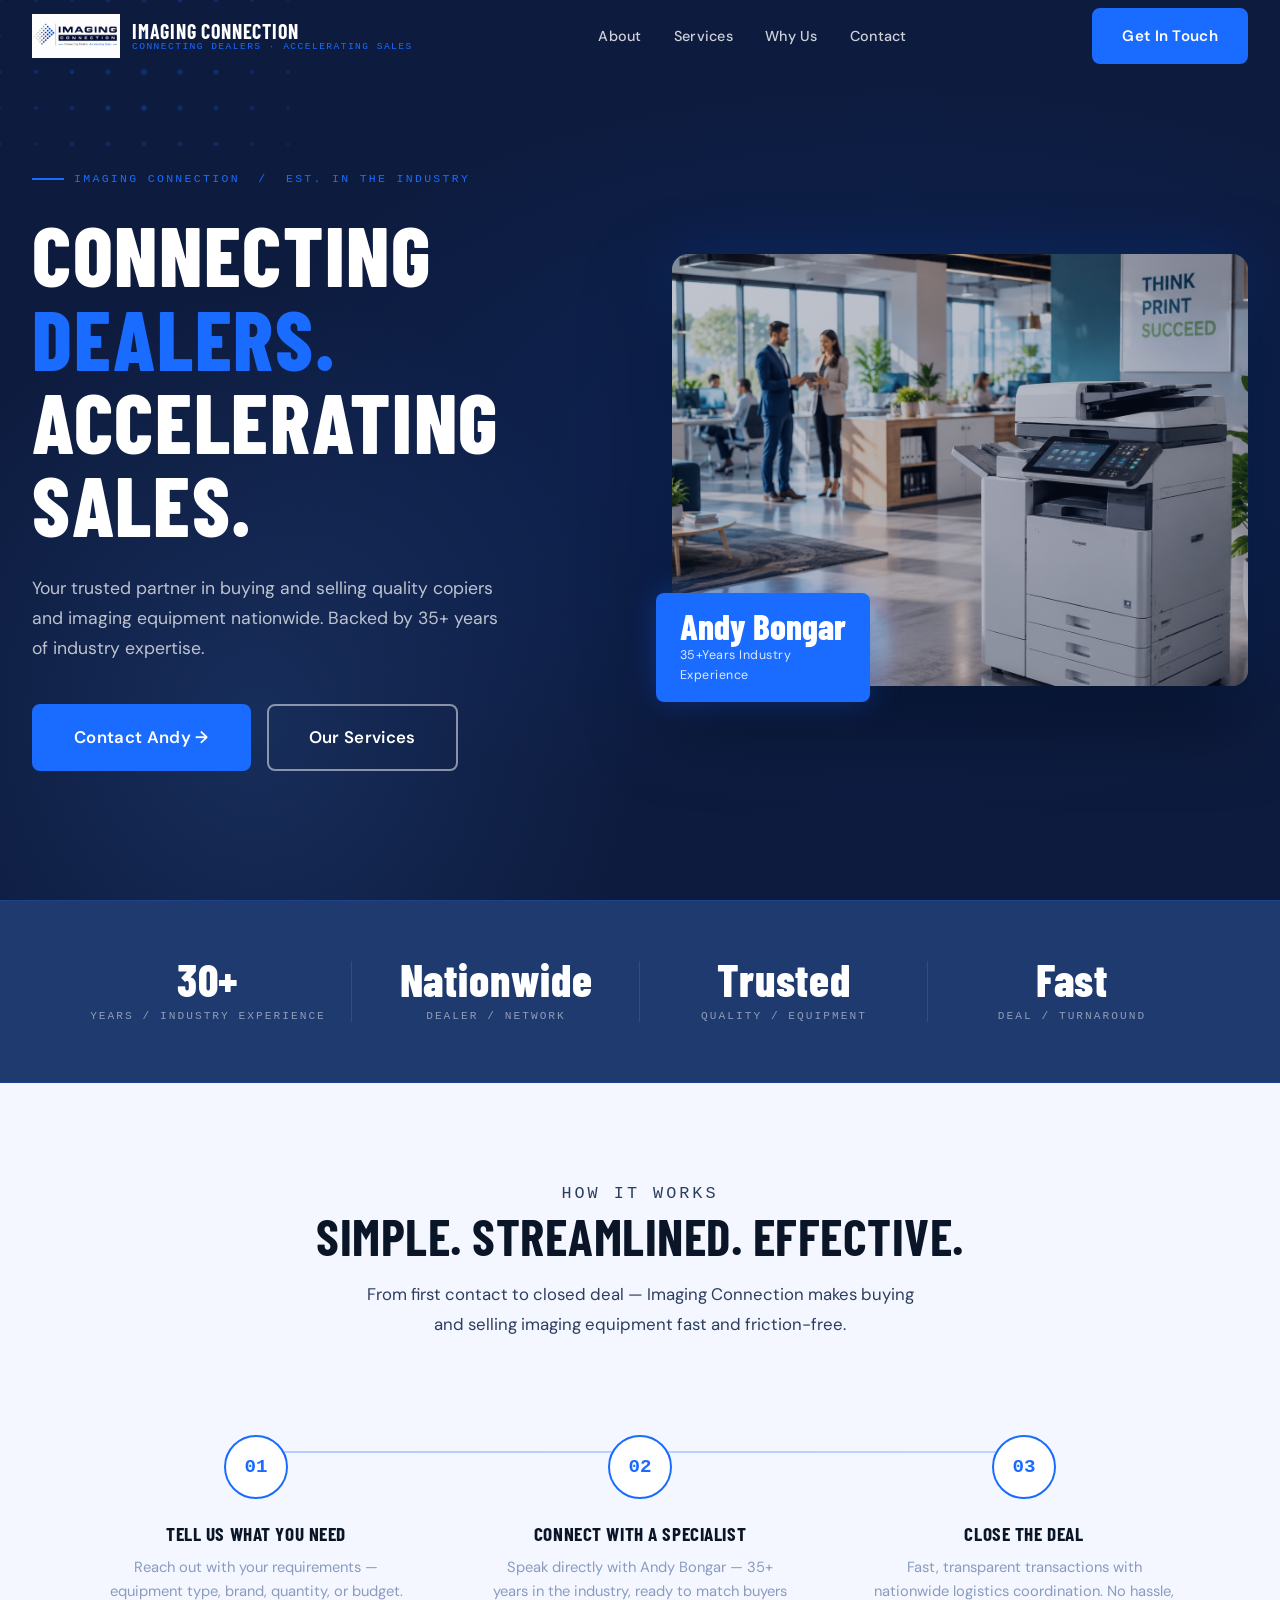
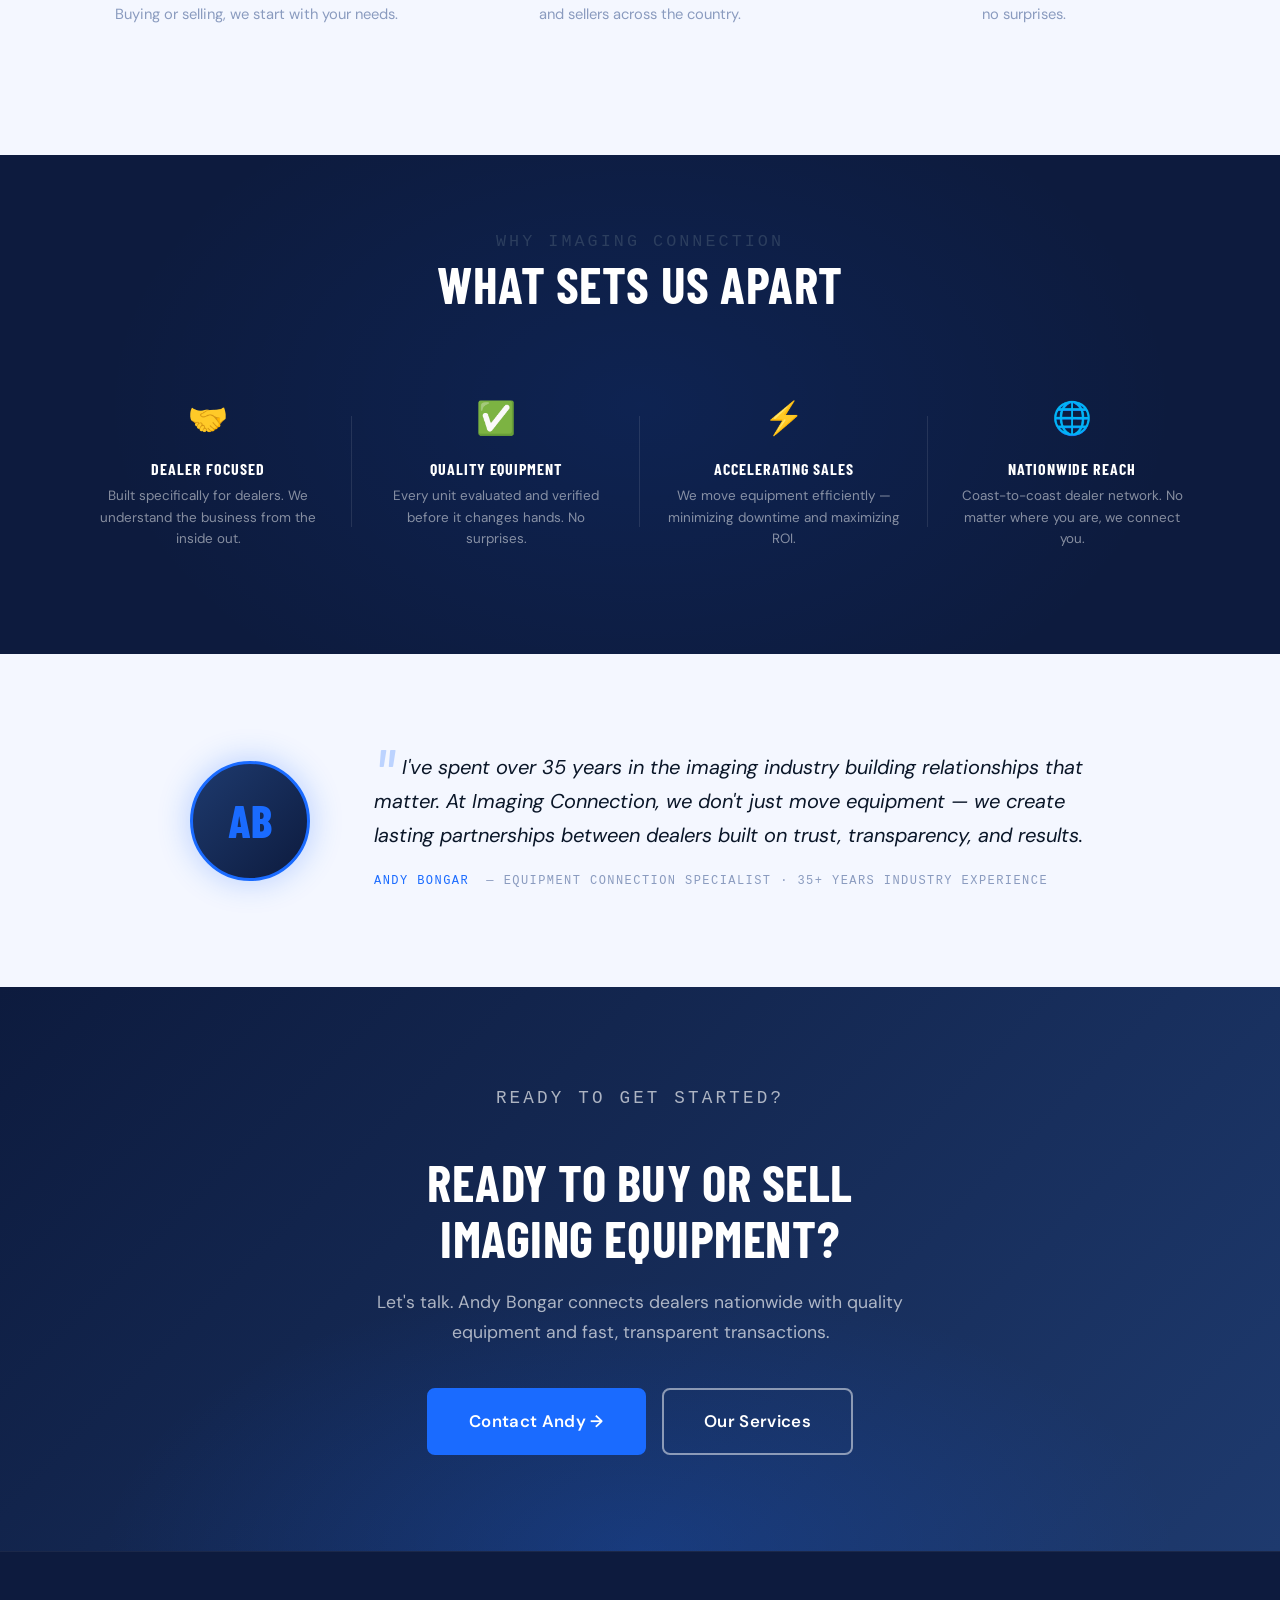
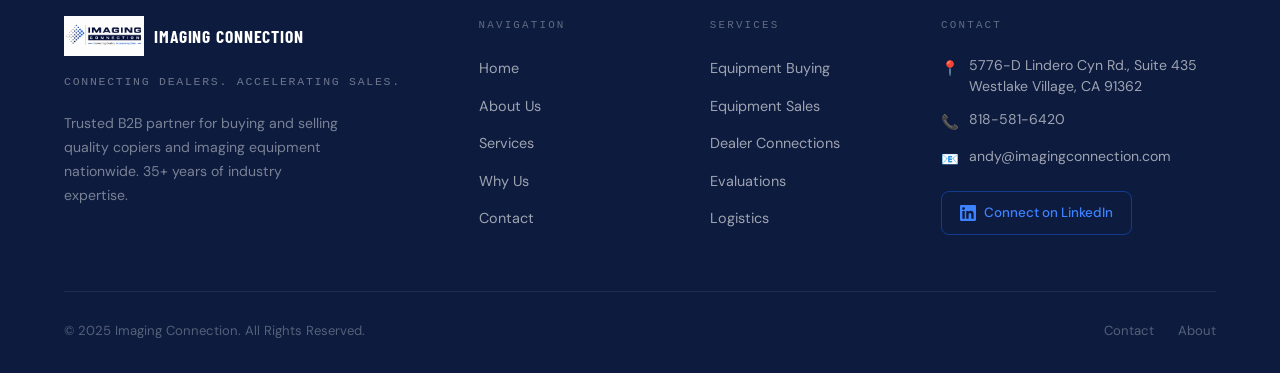
==== commit fd15a8df: "changes" ====
--- a/index.html
+++ b/index.html
@@ -88,8 +88,8 @@
           <div class="hero__img-overlay"></div>
         </div>
         <div class="hero__badge">
-          <div class="hero__badge-num">35+</div>
-          <div class="hero__badge-text">Years Industry<br>Experience</div>
+          <div class="hero__badge-num">Andy Bongar</div>
+          <div class="hero__badge-text">35+Years Industry<br>Experience</div>
         </div>
       </div>
     </div>
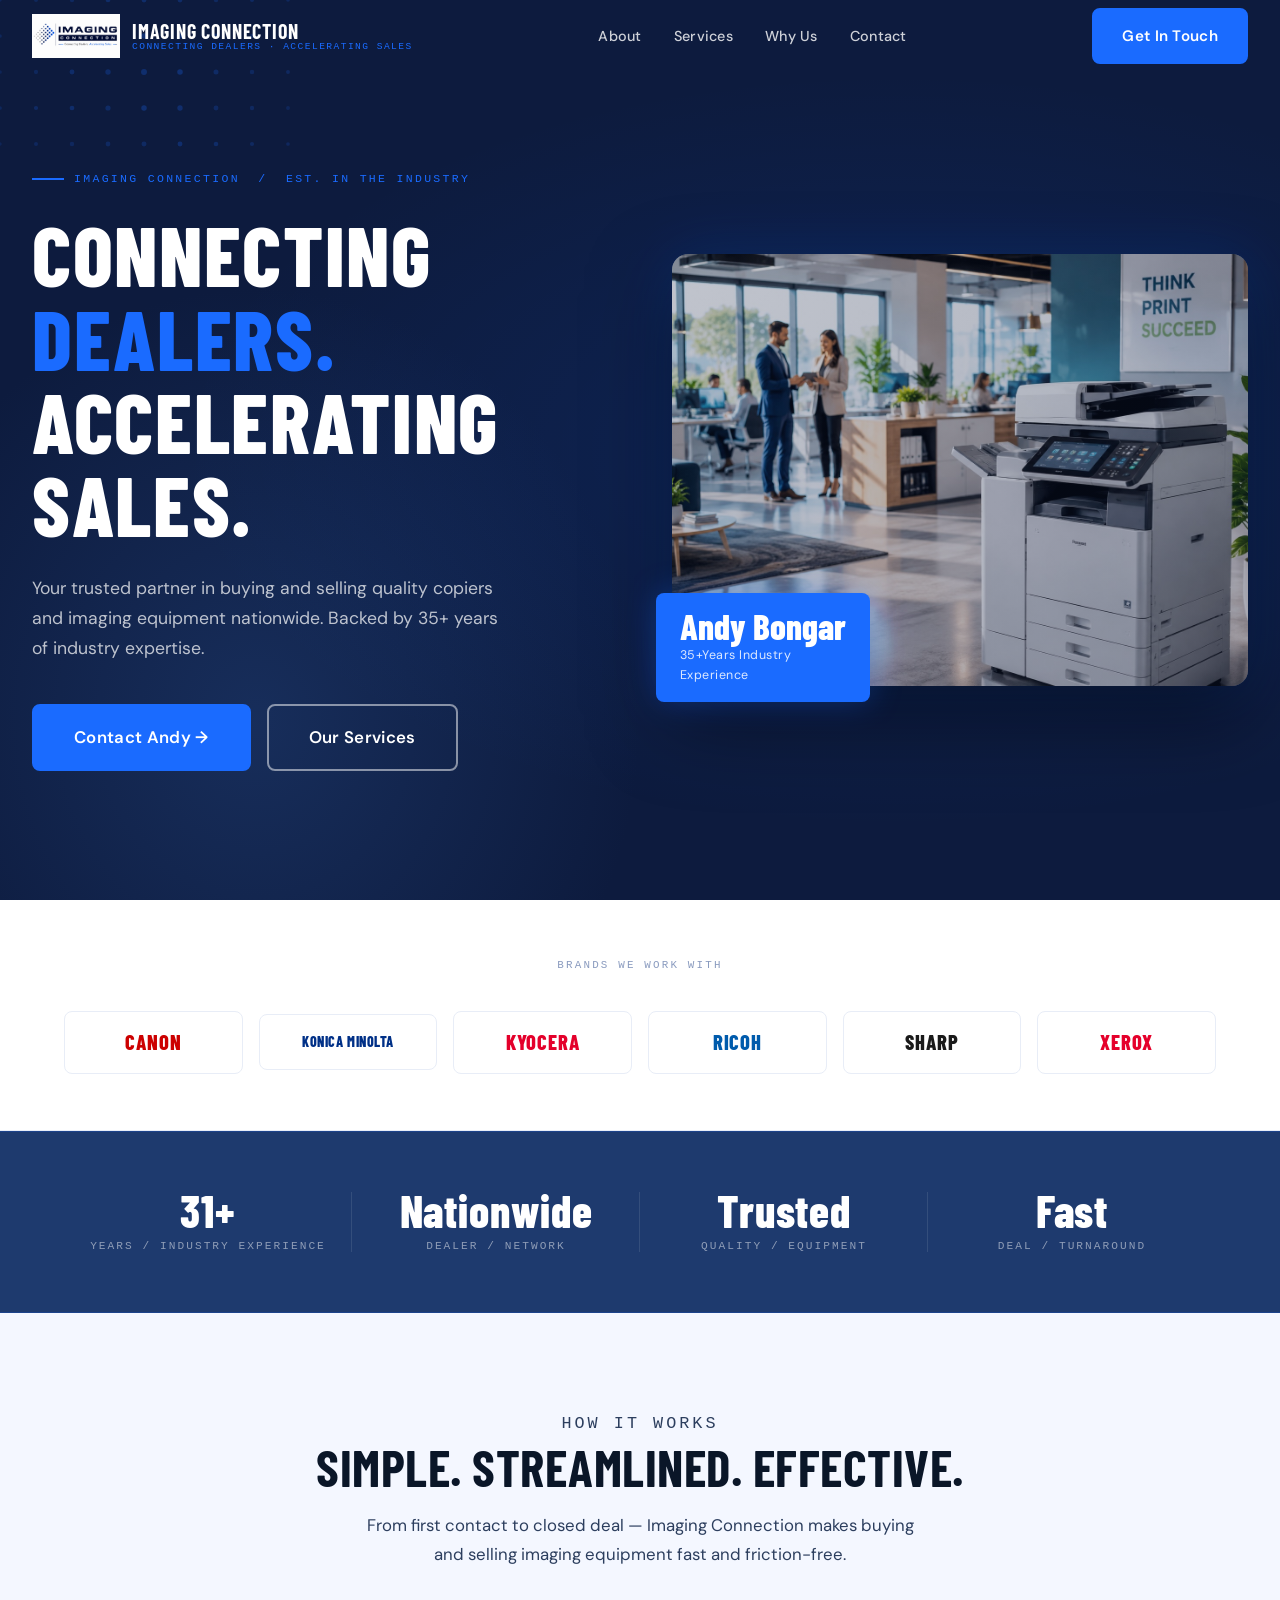
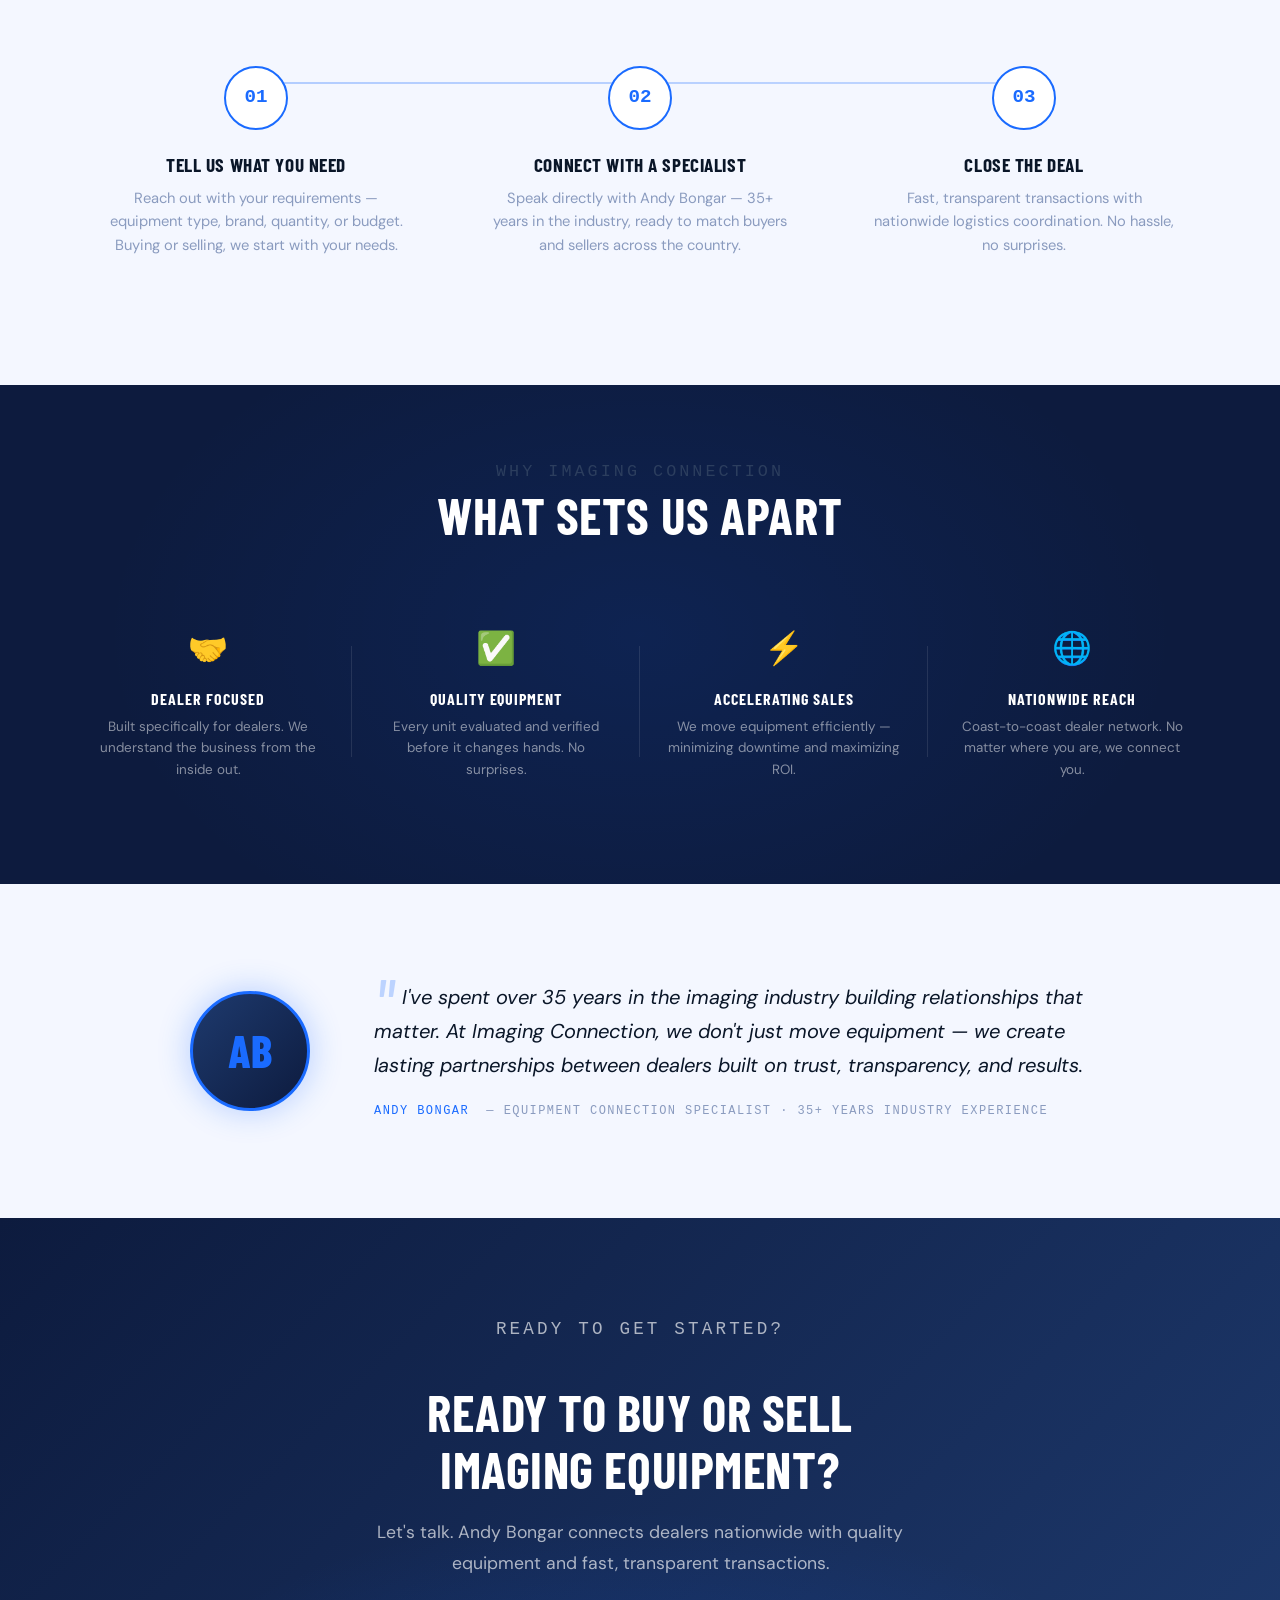
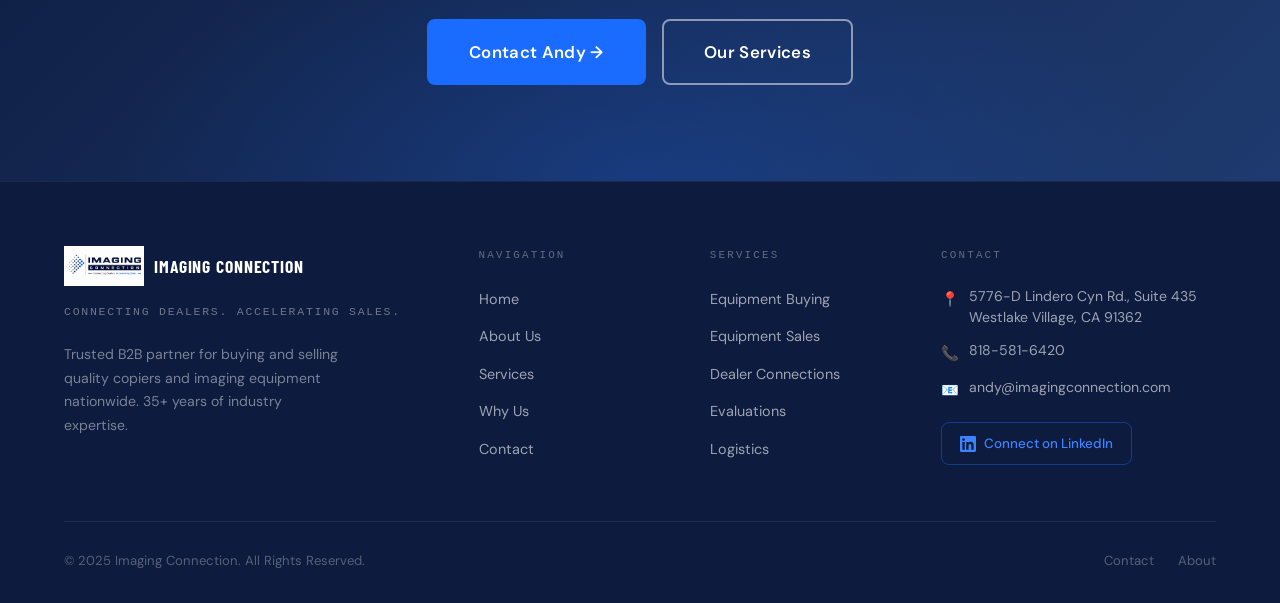
==== commit 8ca4357f: "brands" ====
--- a/index.html
+++ b/index.html
@@ -95,6 +95,33 @@
     </div>
   </section>
 
+    <!-- ========== BRANDS ========== -->
+  <section class="brands-bar" aria-label="Brands we work with">
+    <div class="container">
+      <p class="brands-bar__label">Brands We Work With</p>
+      <div class="brands-bar__grid">
+        <div class="brand-item reveal reveal-delay-1">
+          <span class="brand-name brand-canon">Canon</span>
+        </div>
+        <div class="brand-item reveal reveal-delay-2">
+          <span class="brand-name brand-konica">Konica Minolta</span>
+        </div>
+        <div class="brand-item reveal reveal-delay-3">
+          <span class="brand-name brand-kyocera">Kyocera</span>
+        </div>
+        <div class="brand-item reveal reveal-delay-1">
+          <span class="brand-name brand-ricoh">Ricoh</span>
+        </div>
+        <div class="brand-item reveal reveal-delay-2">
+          <span class="brand-name brand-sharp">Sharp</span>
+        </div>
+        <div class="brand-item reveal reveal-delay-3">
+          <span class="brand-name brand-xerox">Xerox</span>
+        </div>
+      </div>
+    </div>
+  </section>
+
   <!-- ========== STATS BAR ========== -->
   <section class="stats-bar" aria-label="Key statistics">
     <div class="container">
@@ -118,6 +145,8 @@
       </div>
     </div>
   </section>
+
+
 
   <!-- ========== HOW IT WORKS ========== -->
   <section class="how-it-works" aria-labelledby="how-heading">
--- a/assets/css/styles.css
+++ b/assets/css/styles.css
@@ -571,6 +571,77 @@
   text-transform: uppercase;
   color: rgba(255,255,255,0.5);
   margin-top: 6px;
+}
+
+/* =============================================
+   BRANDS BAR
+   ============================================= */
+.brands-bar {
+  background: var(--white);
+  padding: 56px 0;
+  border-bottom: 1px solid var(--gray-light);
+}
+
+.brands-bar__label {
+  font-family: var(--font-mono);
+  font-size: 0.68rem;
+  letter-spacing: 0.2em;
+  text-transform: uppercase;
+  color: var(--gray);
+  text-align: center;
+  margin-bottom: 36px;
+}
+
+.brands-bar__grid {
+  display: grid;
+  grid-template-columns: repeat(6, 1fr);
+  gap: 16px;
+  align-items: center;
+}
+
+.brand-item {
+  display: flex;
+  align-items: center;
+  justify-content: center;
+  padding: 20px 12px;
+  border-radius: var(--radius);
+  border: 1px solid var(--gray-light);
+  transition: var(--transition);
+}
+
+.brand-item:hover {
+  border-color: transparent;
+  box-shadow: var(--shadow-card);
+  transform: translateY(-3px);
+}
+
+.brand-name {
+  font-family: var(--font-display);
+  font-weight: 800;
+  font-size: clamp(1rem, 1.6vw, 1.4rem);
+  letter-spacing: 0.04em;
+  text-transform: uppercase;
+  line-height: 1;
+  transition: var(--transition);
+}
+
+.brand-canon  { color: #CC0000; }
+.brand-konica { color: #003087; font-size: clamp(0.7rem, 1.1vw, 1rem); }
+.brand-kyocera{ color: #E4002B; }
+.brand-ricoh  { color: #005BAC; }
+.brand-sharp  { color: #1A1A1A; }
+.brand-xerox  { color: #E5002B; }
+
+@media (max-width: 1024px) {
+  .brands-bar__grid {
+    grid-template-columns: repeat(3, 1fr);
+  }
+}
+
+@media (max-width: 480px) {
+  .brands-bar__grid {
+    grid-template-columns: repeat(2, 1fr);
+  }
 }
 
 /* =============================================
